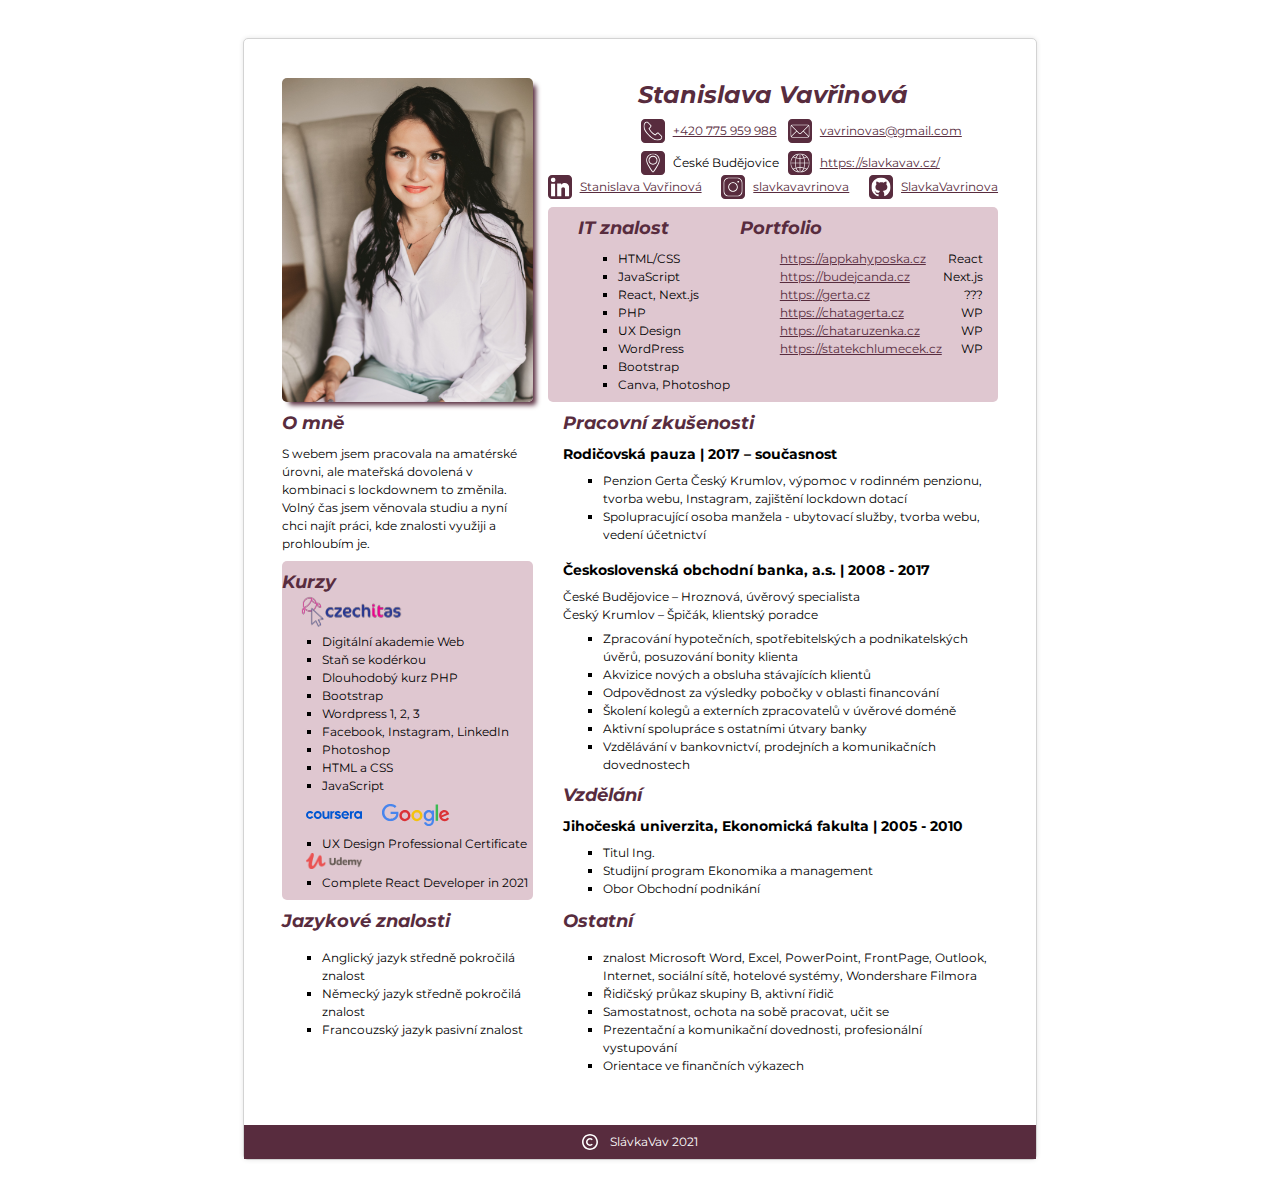
==== index.html @ 43525520 "img, important" ====
<!DOCTYPE html>
<html lang="cs">
  <head>
    <meta charset="UTF-8" />
    <meta http-equiv="X-UA-Compatible" content="IE=edge" />
    <meta name="viewport" content="width=device-width, initial-scale=1.0" />
    <title>Životopis Stanislava Vavřinová</title>

    <link rel="stylesheet" href="style.css" />
  </head>
  <div class="page">
    <header>
      <img
        class="foto"
        src="stanislavaVavrinova.jpg"
        alt="Stanislava Vavřinová"
      />
      <div class="headerRightSide">
        <h1>Stanislava Vavřinová</h1>

        <ul class="contactInformation">
          <li class="contact">
            <a href="tel:+420775959988">
              <img src="phone.svg" alt="Ikona telefon" />+420 775 959 988</a
            >
            <a href="malito:vavrinovas@gmail.com">
              <img src="email.svg" alt="Ikona email" /> vavrinovas@gmail.com</a
            >
          </li>

          <li class="address">
            <div>
              <img src="address.svg" alt="Ikona adresy" /> České Budějovice
            </div>

            <a href="https://slavkavav.cz/"
              ><img src="web.svg" alt="Logo web" />https://slavkavav.cz/</a
            >
          </li>

          <li class="socialNetworks">
            <a
              href="https://www.linkedin.com/in/stanislava-vav%C5%99inov%C3%A1-b325b6204/"
              ><img
                class="logoSocialNetworks"
                src="linkedin.svg"
                alt="Logo LinkedIn"
              />Stanislava Vavřinová</a
            >
            <a href="https://www.instagram.com/slavkavavrinova/"
              ><img
                class="logoSocialNetworks"
                src="instagram.svg"
                alt="Logo Instagram"
              />slavkavavrinova</a
            ><a href="https://github.com/SlavkaVavrinova"
              ><img
                class="logoSocialNetworks"
                src="github.svg"
                alt="Logo GitHub"
              />SlavkaVavrinova</a
            >
          </li>
        </ul>

        <div class="important">
          <section class="important__it">
            <h2>IT znalost</h2>
            <ul>
              <li>HTML/CSS</li>
              <li>JavaScript</li>
              <li>React, Next.js</li>
              <li>PHP</li>
              <li>UX Design</li>
              <li>WordPress</li>
              <li>Bootstrap</li>
              <li>Canva, Photoshop</li>
            </ul>
          </section>
          <section class="important__portfolio">
            <h2>Portfolio</h2>
            <ul>
              <li>
                <a href="https://appkahyposka.cz">https://appkahyposka.cz</a>
                React
              </li>
              <li>
                <a href="https://budejcanda.cz">https://budejcanda.cz </a>
                Next.js
              </li>
              <li><a href="https://gerta.cz">https://gerta.cz</a> ???</li>
              <li>
                <a href="https://chatagerta.cz">https://chatagerta.cz</a> WP
              </li>
              <li>
                <a href="https://chataruzenka.cz">https://chataruzenka.cz</a>
                WP
              </li>
              <li>
                <a href="https://statekchlumecek.cz"
                  >https://statekchlumecek.cz</a
                >
                WP
              </li>
            </ul>
          </section>
        </div>
      </div>
    </header>

    <body>
      <div class="container">
        <div class="leftSide">
          <section>
            <h2>O mně</h2>
            <p>
              S webem jsem pracovala na amatérské úrovni, ale mateřská dovolená
              v kombinaci s lockdownem to změnila. Volný čas jsem věnovala
              studiu a nyní chci najít práci, kde znalosti využiji a prohloubím
              je.
            </p>
          </section>

          <section class="courses">
            <h2>Kurzy</h2>
            <img
              class="logoCzechitas"
              src="logoCzechitas.svg"
              alt="Logo Czechitas"
            />
            <ul>
              <li>Digitální akademie Web</li>
              <li>Staň se kodérkou</li>
              <li>Dlouhodobý kurz PHP</li>
              <li>Bootstrap</li>
              <li>Wordpress 1, 2, 3</li>
              <li>Facebook, Instagram, LinkedIn</li>
              <li>Photoshop</li>
              <li>HTML a CSS</li>
              <li>JavaScript</li>
            </ul>
            <div class="google">
              <img
                class="logoCoursera"
                src="coursera.svg"
                alt="Logo Coursera"
              /><img class="logoGoogle" src="google.svg" alt="Logo Google" />
            </div>
            <ul>
              <li>UX Design Professional Certificate</li>
            </ul>

            <img class="logoUdemy" src="udemy-logo.png" alt="Logo Udemy" />
            <ul>
              <li>Complete React Developer in 2021</li>
            </ul>
          </section>
        </div>

        <div class="rightSide">
          <section class="work">
            <h2>Pracovní zkušenosti</h2>
            <h3>Rodičovská pauza | 2017 – současnost</h3>
            <ul>
              <li>
                Penzion Gerta Český Krumlov, výpomoc v rodinném penzionu, tvorba
                webu, Instagram, zajištění lockdown dotací
              </li>
              <li>
                Spolupracující osoba manžela - ubytovací služby, tvorba webu,
                vedení účetnictví
              </li>
            </ul>

            <h3 class="csob">
              Československá obchodní banka, a.s. | 2008 - 2017
            </h3>
            <p>České Budějovice – Hroznová, úvěrový specialista</p>
            <p>Český Krumlov – Špičák, klientský poradce</p>
            <ul>
              <li>
                Zpracování hypotečních, spotřebitelských a podnikatelských
                úvěrů, posuzování bonity klienta
              </li>
              <li>Akvizice nových a obsluha stávajících klientů</li>
              <li>Odpovědnost za výsledky pobočky v oblasti financování</li>
              <li>Školení kolegů a externích zpracovatelů v úvěrové doméně</li>
              <li>Aktivní spolupráce s ostatními útvary banky</li>
              <li>
                Vzdělávání v bankovnictví, prodejních a komunikačních
                dovednostech
              </li>
            </ul>
          </section>

          <section class="education">
            <h2>Vzdělání</h2>
            <h3>Jihočeská univerzita, Ekonomická fakulta | 2005 - 2010</h3>
            <ul>
              <li>Titul Ing.</li>
              <li>Studijní program Ekonomika a management</li>
              <li>Obor Obchodní podnikání</li>
            </ul>
          </section>
        </div>
      </div>

      <div class="container">
        <div class="leftSide">
          <section>
            <h2>Jazykové znalosti</h2>
            <ul>
              <li>Anglický jazyk středně pokročilá znalost</li>
              <li>Německý jazyk středně pokročilá znalost</li>
              <li>Francouzský jazyk pasivní znalost</li>
            </ul>
          </section>
        </div>
        <div class="rightSide">
          <section>
            <h2>Ostatní</h2>
            <ul>
              <li>
                znalost Microsoft Word, Excel, PowerPoint, FrontPage, Outlook,
                Internet, sociální sítě, hotelové systémy, Wondershare Filmora
              </li>
              <li>Řidičský průkaz skupiny B, aktivní řidič</li>
              <li>Samostatnost, ochota na sobě pracovat, učit se</li>
              <li>
                Prezentační a komunikační dovednosti, profesionální vystupování
              </li>
              <li>Orientace ve finančních výkazech</li>
            </ul>
          </section>
        </div>
      </div>
    </body>
    <footer>
      <img class="copyright" src="copyright.svg" alt="copyright" />SlávkaVav
      2021
    </footer>
  </div>
</html>
---- style.css ----
@import url('https://fonts.googleapis.com/css2?family=Montserrat:wght@300;400;700&display=swap');

* {
  box-sizing: border-box;
}

.page {
  width: 21cm;
  min-height: 29.7cm;
  padding: 1cm;
  margin: 1cm auto;
  border: 1px #d3d3d3 solid;
  border-radius: 5px;
  background: white;
  box-shadow: 0 0 5px rgba(0, 0, 0, 0.1);
  line-height: 1.5;
  font-size: 75%;
  font-family: 'Montserrat', sans-serif;
  position: relative;
}

header {
  display: flex;
  align-items: flex-end;
}

.foto {
  width: 35%;
  border-radius: 5px;
  box-shadow: 5px 5px 5px -2px #582c3e;
}

h1 {
  text-align: center;
  margin: 0;
  padding: 0;
  color: #582c3e;
  font-weight: 700;
  font-style: italic;
}

h2 {
  margin: 0;
  padding: 0.5rem 0;
  color: #582c3e;
  font-style: italic;
}

h3 {
  margin: 0.5em 0;
}

ul {
  list-style-type: square;
  margin: 0.5em 0 0 0;
  padding-top: 0;
}

p {
  margin: 0;
}

a {
  color: #582c3e;
}

a:hover,
a:focus {
  background-color: #582c3e;
  color: #ffffff;
}

.headerRightSide {
  width: 65%;
  padding-left: 15px;
}

.contactInformation {
  list-style-type: none;
  padding-left: 0;
}

.contact {
  display: flex;
  justify-content: center;
  text-align: center;
  padding-bottom: 0.5rem;
  padding-left: 30px;
}

.contact a,
.socialNetworks a,
.address div,
.address a {
  display: flex;
  align-items: center;
}

.contact a {
  width: 35%;
}
.socialNetworks {
  display: flex;
  justify-content: space-between;
  padding-bottom: 0.5rem;
}

.address {
  display: flex;
  justify-content: center;
  align-items: center;
  padding-left: 30px;
}

.address div,
.address a {
  width: 35%;
}

.headerRightSide img {
  width: 1.5rem;
  height: 1.5rem;
  margin-right: 0.5rem;
}

.important {
  display: flex;
  justify-content: space-between;
  background-color: #dfc7d0;
  padding: 0 15px 0.5rem 30px;
  border-radius: 5px;
}

.important__it {
  width: 40%;
}

.important__portfolio {
  width: 60%;
}

.important__portfolio li {
  display: flex;
  justify-content: space-between;
}

.important ul {
  list-style-type: square;
  margin: 0;
}

.container {
  display: flex;
  flex-direction: row;
}

.leftSide {
  width: 35%;
}

.rightSide {
  width: 65%;
  padding-left: 30px;
}

.courses {
  background-color: #dfc7d0;
  margin-top: 0.5rem;
  padding-bottom: 0.5rem;
  border-radius: 5px;
}

.courses h2 {
  padding-bottom: 0;
}

.courses ul {
  margin-top: 0;
}

.logoCzechitas {
  height: 2rem;
  margin-left: 1rem;
}
.google {
  display: flex;
  align-items: center;
  margin: 0.5rem 0;
}

.logoCoursera {
  height: 0.5rem;
  margin: 0 1rem 0 1.5rem;
}

.logoGoogle {
  height: 1.5rem;
}

.logoUdemy {
  height: 1rem;
  margin-left: 1.5rem;
}

.work h2,
.education h2 {
  padding-bottom: 0;
}

.csob {
  margin-top: 1rem;
}

footer {
  width: 100%;
  text-align: center;
  background-color: #582c3e;
  color: #ffffff;
  position: absolute;
  bottom: 0;
  right: 0;
  padding: 0.5rem;
  display: flex;
  align-items: center;
  justify-content: center;
}

.copyright {
  height: 1rem;
  padding-right: 1em;
}

@page {
  size: A4;
  margin: 0;
}

@media print {
  .page {
    margin: 0;
    border: initial;
    border-radius: initial;
    width: initial;
    min-height: initial;
    box-shadow: initial;
    page-break-after: always;
  }

  footer {
    display: none;
  }
}
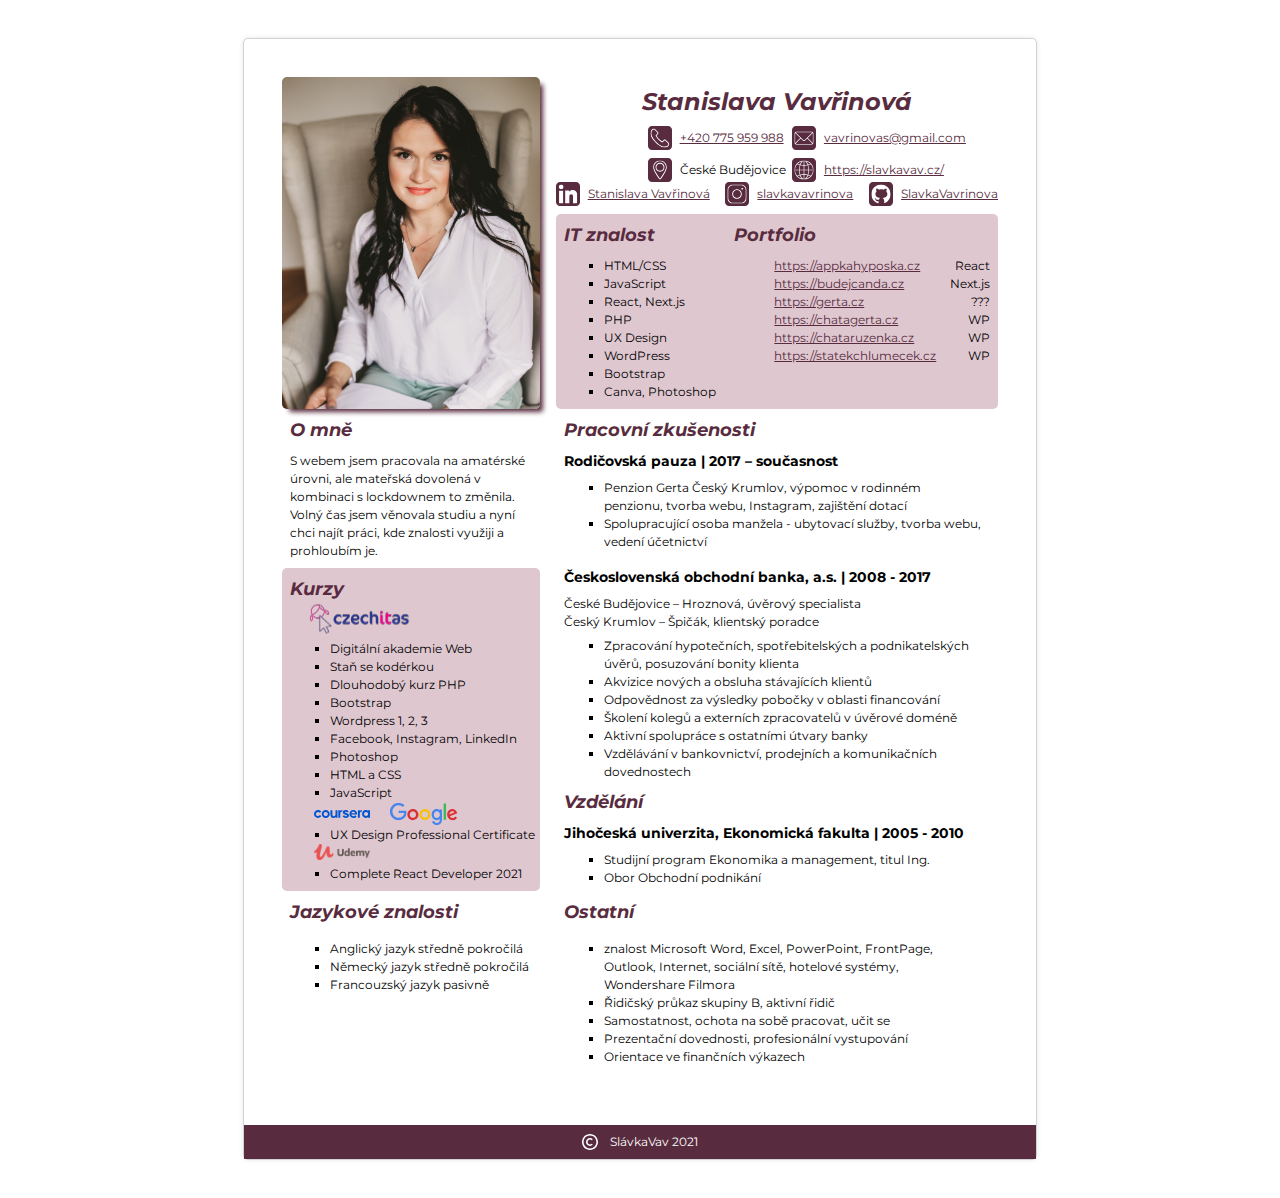
==== commit 9967a4ab: "print" ====
--- a/index.html
+++ b/index.html
@@ -8,236 +8,242 @@
 
     <link rel="stylesheet" href="style.css" />
   </head>
+  <div class="pageMargin"></div>
   <div class="page">
-    <header>
-      <img
-        class="foto"
-        src="stanislavaVavrinova.jpg"
-        alt="Stanislava Vavřinová"
-      />
-      <div class="headerRightSide">
-        <h1>Stanislava Vavřinová</h1>
-
-        <ul class="contactInformation">
-          <li class="contact">
-            <a href="tel:+420775959988">
-              <img src="phone.svg" alt="Ikona telefon" />+420 775 959 988</a
-            >
-            <a href="malito:vavrinovas@gmail.com">
-              <img src="email.svg" alt="Ikona email" /> vavrinovas@gmail.com</a
-            >
-          </li>
-
-          <li class="address">
-            <div>
-              <img src="address.svg" alt="Ikona adresy" /> České Budějovice
-            </div>
-
-            <a href="https://slavkavav.cz/"
-              ><img src="web.svg" alt="Logo web" />https://slavkavav.cz/</a
-            >
-          </li>
-
-          <li class="socialNetworks">
-            <a
-              href="https://www.linkedin.com/in/stanislava-vav%C5%99inov%C3%A1-b325b6204/"
-              ><img
-                class="logoSocialNetworks"
-                src="linkedin.svg"
-                alt="Logo LinkedIn"
-              />Stanislava Vavřinová</a
-            >
-            <a href="https://www.instagram.com/slavkavavrinova/"
-              ><img
-                class="logoSocialNetworks"
-                src="instagram.svg"
-                alt="Logo Instagram"
-              />slavkavavrinova</a
-            ><a href="https://github.com/SlavkaVavrinova"
-              ><img
-                class="logoSocialNetworks"
-                src="github.svg"
-                alt="Logo GitHub"
-              />SlavkaVavrinova</a
-            >
-          </li>
-        </ul>
-
-        <div class="important">
-          <section class="important__it">
-            <h2>IT znalost</h2>
-            <ul>
-              <li>HTML/CSS</li>
-              <li>JavaScript</li>
-              <li>React, Next.js</li>
-              <li>PHP</li>
-              <li>UX Design</li>
-              <li>WordPress</li>
-              <li>Bootstrap</li>
-              <li>Canva, Photoshop</li>
-            </ul>
-          </section>
-          <section class="important__portfolio">
-            <h2>Portfolio</h2>
-            <ul>
-              <li>
-                <a href="https://appkahyposka.cz">https://appkahyposka.cz</a>
-                React
-              </li>
-              <li>
-                <a href="https://budejcanda.cz">https://budejcanda.cz </a>
-                Next.js
-              </li>
-              <li><a href="https://gerta.cz">https://gerta.cz</a> ???</li>
-              <li>
-                <a href="https://chatagerta.cz">https://chatagerta.cz</a> WP
-              </li>
-              <li>
-                <a href="https://chataruzenka.cz">https://chataruzenka.cz</a>
-                WP
-              </li>
-              <li>
-                <a href="https://statekchlumecek.cz"
-                  >https://statekchlumecek.cz</a
-                >
-                WP
-              </li>
-            </ul>
-          </section>
+ 
+      <header>
+        <img
+          class="foto"
+          src="stanislavaVavrinova.jpg"
+          alt="Stanislava Vavřinová"
+        />
+        <div class="headerRightSide">
+          <h1>Stanislava Vavřinová</h1>
+
+          <ul class="contactInformation">
+            <li class="contact">
+              <a href="tel:+420775959988">
+                <img src="phone.svg" alt="Ikona telefon" />+420 775 959 988</a
+              >
+              <a href="malito:vavrinovas@gmail.com">
+                <img src="email.svg" alt="Ikona email" />
+                vavrinovas@gmail.com</a
+              >
+            </li>
+
+            <li class="address">
+              <div>
+                <img src="address.svg" alt="Ikona adresy" /> České Budějovice
+              </div>
+
+              <a href="https://slavkavav.cz/"
+                ><img src="web.svg" alt="Logo web" />https://slavkavav.cz/</a
+              >
+            </li>
+
+            <li class="socialNetworks">
+              <a
+                href="https://www.linkedin.com/in/stanislava-vav%C5%99inov%C3%A1-b325b6204/"
+                ><img
+                  class="logoSocialNetworks"
+                  src="linkedin.svg"
+                  alt="Logo LinkedIn"
+                />Stanislava Vavřinová</a
+              >
+              <a href="https://www.instagram.com/slavkavavrinova/"
+                ><img
+                  class="logoSocialNetworks"
+                  src="instagram.svg"
+                  alt="Logo Instagram"
+                />slavkavavrinova</a
+              ><a href="https://github.com/SlavkaVavrinova"
+                ><img
+                  class="logoSocialNetworks"
+                  src="github.svg"
+                  alt="Logo GitHub"
+                />SlavkaVavrinova</a
+              >
+            </li>
+          </ul>
+
+          <div class="important">
+            <section class="important__it">
+              <h2>IT znalost</h2>
+              <ul>
+                <li>HTML/CSS</li>
+                <li>JavaScript</li>
+                <li>React, Next.js</li>
+                <li>PHP</li>
+                <li>UX Design</li>
+                <li>WordPress</li>
+                <li>Bootstrap</li>
+                <li>Canva, Photoshop</li>
+              </ul>
+            </section>
+            <section class="important__portfolio">
+              <h2>Portfolio</h2>
+              <ul>
+                <li>
+                  <a href="https://appkahyposka.cz">https://appkahyposka.cz</a>
+                  React
+                </li>
+                <li>
+                  <a href="https://budejcanda.cz">https://budejcanda.cz </a>
+                  Next.js
+                </li>
+                <li><a href="https://gerta.cz">https://gerta.cz</a> ???</li>
+                <li>
+                  <a href="https://chatagerta.cz">https://chatagerta.cz</a> WP
+                </li>
+                <li>
+                  <a href="https://chataruzenka.cz">https://chataruzenka.cz</a>
+                  WP
+                </li>
+                <li>
+                  <a href="https://statekchlumecek.cz"
+                    >https://statekchlumecek.cz</a
+                  >
+                  WP
+                </li>
+              </ul>
+            </section>
+          </div>
         </div>
-      </div>
-    </header>
-
-    <body>
-      <div class="container">
-        <div class="leftSide">
-          <section>
-            <h2>O mně</h2>
-            <p>
-              S webem jsem pracovala na amatérské úrovni, ale mateřská dovolená
-              v kombinaci s lockdownem to změnila. Volný čas jsem věnovala
-              studiu a nyní chci najít práci, kde znalosti využiji a prohloubím
-              je.
-            </p>
-          </section>
-
-          <section class="courses">
-            <h2>Kurzy</h2>
-            <img
-              class="logoCzechitas"
-              src="logoCzechitas.svg"
-              alt="Logo Czechitas"
-            />
-            <ul>
-              <li>Digitální akademie Web</li>
-              <li>Staň se kodérkou</li>
-              <li>Dlouhodobý kurz PHP</li>
-              <li>Bootstrap</li>
-              <li>Wordpress 1, 2, 3</li>
-              <li>Facebook, Instagram, LinkedIn</li>
-              <li>Photoshop</li>
-              <li>HTML a CSS</li>
-              <li>JavaScript</li>
-            </ul>
-            <div class="google">
+      </header>
+
+      <body>
+        <div class="container">
+          <div class="leftSide">
+            <section class="aboutMe">
+              <h2>O mně</h2>
+              <p>
+                S webem jsem pracovala na amatérské úrovni, ale mateřská
+                dovolená v kombinaci s lockdownem to změnila. Volný čas jsem
+                věnovala studiu a nyní chci najít práci, kde znalosti využiji a
+                prohloubím je.
+              </p>
+            </section>
+
+            <section class="courses">
+              <h2>Kurzy</h2>
               <img
-                class="logoCoursera"
-                src="coursera.svg"
-                alt="Logo Coursera"
-              /><img class="logoGoogle" src="google.svg" alt="Logo Google" />
-            </div>
-            <ul>
-              <li>UX Design Professional Certificate</li>
-            </ul>
-
-            <img class="logoUdemy" src="udemy-logo.png" alt="Logo Udemy" />
-            <ul>
-              <li>Complete React Developer in 2021</li>
-            </ul>
-          </section>
+                class="logoCzechitas"
+                src="logoCzechitas.svg"
+                alt="Logo Czechitas"
+              />
+              <ul>
+                <li>Digitální akademie Web</li>
+                <li>Staň se kodérkou</li>
+                <li>Dlouhodobý kurz PHP</li>
+                <li>Bootstrap</li>
+                <li>Wordpress 1, 2, 3</li>
+                <li>Facebook, Instagram, LinkedIn</li>
+                <li>Photoshop</li>
+                <li>HTML a CSS</li>
+                <li>JavaScript</li>
+              </ul>
+              <div class="google">
+                <img
+                  class="logoCoursera"
+                  src="coursera.svg"
+                  alt="Logo Coursera"
+                /><img class="logoGoogle" src="google.svg" alt="Logo Google" />
+              </div>
+              <ul>
+                <li>UX Design Professional Certificate</li>
+              </ul>
+
+              <img class="logoUdemy" src="udemy-logo.png" alt="Logo Udemy" />
+              <ul>
+                <li>Complete React Developer 2021</li>
+              </ul>
+            </section>
+          </div>
+
+          <div class="rightSide">
+            <section class="work">
+              <h2>Pracovní zkušenosti</h2>
+              <h3>Rodičovská pauza | 2017 – současnost</h3>
+              <ul>
+                <li>
+                  Penzion Gerta Český Krumlov, výpomoc v rodinném penzionu,
+                  tvorba webu, Instagram, zajištění dotací
+                </li>
+                <li>
+                  Spolupracující osoba manžela - ubytovací služby, tvorba webu,
+                  vedení účetnictví
+                </li>
+              </ul>
+
+              <h3 class="csob">
+                Československá obchodní banka, a.s. | 2008 - 2017
+              </h3>
+              <p>České Budějovice – Hroznová, úvěrový specialista</p>
+              <p>Český Krumlov – Špičák, klientský poradce</p>
+              <ul>
+                <li>
+                  Zpracování hypotečních, spotřebitelských a podnikatelských
+                  úvěrů, posuzování bonity klienta
+                </li>
+                <li>Akvizice nových a obsluha stávajících klientů</li>
+                <li>Odpovědnost za výsledky pobočky v oblasti financování</li>
+                <li>
+                  Školení kolegů a externích zpracovatelů v úvěrové doméně
+                </li>
+                <li>Aktivní spolupráce s ostatními útvary banky</li>
+                <li>
+                  Vzdělávání v bankovnictví, prodejních a komunikačních
+                  dovednostech
+                </li>
+              </ul>
+            </section>
+
+            <section class="education">
+              <h2>Vzdělání</h2>
+              <h3>Jihočeská univerzita, Ekonomická fakulta | 2005 - 2010</h3>
+              <ul>
+                <li>Studijní program Ekonomika a management, titul Ing.</li>
+                <li>Obor Obchodní podnikání</li>
+              </ul>
+            </section>
+          </div>
         </div>
 
-        <div class="rightSide">
-          <section class="work">
-            <h2>Pracovní zkušenosti</h2>
-            <h3>Rodičovská pauza | 2017 – současnost</h3>
-            <ul>
-              <li>
-                Penzion Gerta Český Krumlov, výpomoc v rodinném penzionu, tvorba
-                webu, Instagram, zajištění lockdown dotací
-              </li>
-              <li>
-                Spolupracující osoba manžela - ubytovací služby, tvorba webu,
-                vedení účetnictví
-              </li>
-            </ul>
-
-            <h3 class="csob">
-              Československá obchodní banka, a.s. | 2008 - 2017
-            </h3>
-            <p>České Budějovice – Hroznová, úvěrový specialista</p>
-            <p>Český Krumlov – Špičák, klientský poradce</p>
-            <ul>
-              <li>
-                Zpracování hypotečních, spotřebitelských a podnikatelských
-                úvěrů, posuzování bonity klienta
-              </li>
-              <li>Akvizice nových a obsluha stávajících klientů</li>
-              <li>Odpovědnost za výsledky pobočky v oblasti financování</li>
-              <li>Školení kolegů a externích zpracovatelů v úvěrové doméně</li>
-              <li>Aktivní spolupráce s ostatními útvary banky</li>
-              <li>
-                Vzdělávání v bankovnictví, prodejních a komunikačních
-                dovednostech
-              </li>
-            </ul>
-          </section>
-
-          <section class="education">
-            <h2>Vzdělání</h2>
-            <h3>Jihočeská univerzita, Ekonomická fakulta | 2005 - 2010</h3>
-            <ul>
-              <li>Titul Ing.</li>
-              <li>Studijní program Ekonomika a management</li>
-              <li>Obor Obchodní podnikání</li>
-            </ul>
-          </section>
+        <div class="container">
+          <div class="leftSide">
+            <section class="languages">
+              <h2>Jazykové znalosti</h2>
+              <ul>
+                <li>Anglický jazyk středně pokročilá </li>
+                <li>Německý jazyk středně pokročilá </li>
+                <li>Francouzský jazyk pasivně</li>
+              </ul>
+            </section>
+          </div>
+          <div class="rightSide">
+            <section>
+              <h2>Ostatní</h2>
+              <ul>
+                <li>
+                  znalost Microsoft Word, Excel, PowerPoint, FrontPage, Outlook,
+                  Internet, sociální sítě, hotelové systémy, Wondershare Filmora
+                </li>
+                <li>Řidičský průkaz skupiny B, aktivní řidič</li>
+                <li>Samostatnost, ochota na sobě pracovat, učit se</li>
+                <li>
+                  Prezentační dovednosti, profesionální
+                  vystupování
+                </li>
+                <li>Orientace ve finančních výkazech</li>
+              </ul>
+            </section>
+          </div>
         </div>
-      </div>
-
-      <div class="container">
-        <div class="leftSide">
-          <section>
-            <h2>Jazykové znalosti</h2>
-            <ul>
-              <li>Anglický jazyk středně pokročilá znalost</li>
-              <li>Německý jazyk středně pokročilá znalost</li>
-              <li>Francouzský jazyk pasivní znalost</li>
-            </ul>
-          </section>
-        </div>
-        <div class="rightSide">
-          <section>
-            <h2>Ostatní</h2>
-            <ul>
-              <li>
-                znalost Microsoft Word, Excel, PowerPoint, FrontPage, Outlook,
-                Internet, sociální sítě, hotelové systémy, Wondershare Filmora
-              </li>
-              <li>Řidičský průkaz skupiny B, aktivní řidič</li>
-              <li>Samostatnost, ochota na sobě pracovat, učit se</li>
-              <li>
-                Prezentační a komunikační dovednosti, profesionální vystupování
-              </li>
-              <li>Orientace ve finančních výkazech</li>
-            </ul>
-          </section>
-        </div>
-      </div>
-    </body>
-    <footer>
-      <img class="copyright" src="copyright.svg" alt="copyright" />SlávkaVav
-      2021
-    </footer>
+      </body>
+      <footer>
+        <img class="copyright" src="copyright.svg" alt="copyright" />SlávkaVav
+        2021
+      </footer>
+    </div>
   </div>
 </html>
--- a/style.css
+++ b/style.css
@@ -25,7 +25,7 @@
 }
 
 .foto {
-  width: 35%;
+  width: 36%;
   border-radius: 5px;
   box-shadow: 5px 5px 5px -2px #582c3e;
 }
@@ -71,8 +71,8 @@
 }
 
 .headerRightSide {
-  width: 65%;
-  padding-left: 15px;
+  width: 64%;
+  padding-left: 1rem;
 }
 
 .contactInformation {
@@ -127,7 +127,7 @@
   display: flex;
   justify-content: space-between;
   background-color: #dfc7d0;
-  padding: 0 15px 0.5rem 30px;
+  padding: 0 0.5rem 0.5rem 0.5rem;
   border-radius: 5px;
 }
 
@@ -155,17 +155,23 @@
 }
 
 .leftSide {
-  width: 35%;
+  width: 36%;
+}
+
+.languages,
+.aboutMe {
+  padding-left: 0.5rem;
 }
 
 .rightSide {
-  width: 65%;
-  padding-left: 30px;
+  width: 64%;
+  padding: 0 1rem 0 1.5rem;
 }
 
 .courses {
   background-color: #dfc7d0;
   margin-top: 0.5rem;
+  padding-left: 0.5rem;
   padding-bottom: 0.5rem;
   border-radius: 5px;
 }
@@ -185,7 +191,6 @@
 .google {
   display: flex;
   align-items: center;
-  margin: 0.5rem 0;
 }
 
 .logoCoursera {
@@ -246,6 +251,12 @@
     page-break-after: always;
   }
 
+  .courses,
+  .important {
+    border: 0.5px solid #582c3e;
+    box-shadow: 5px 5px 5px -2px #582c3e;
+  }
+
   footer {
     display: none;
   }
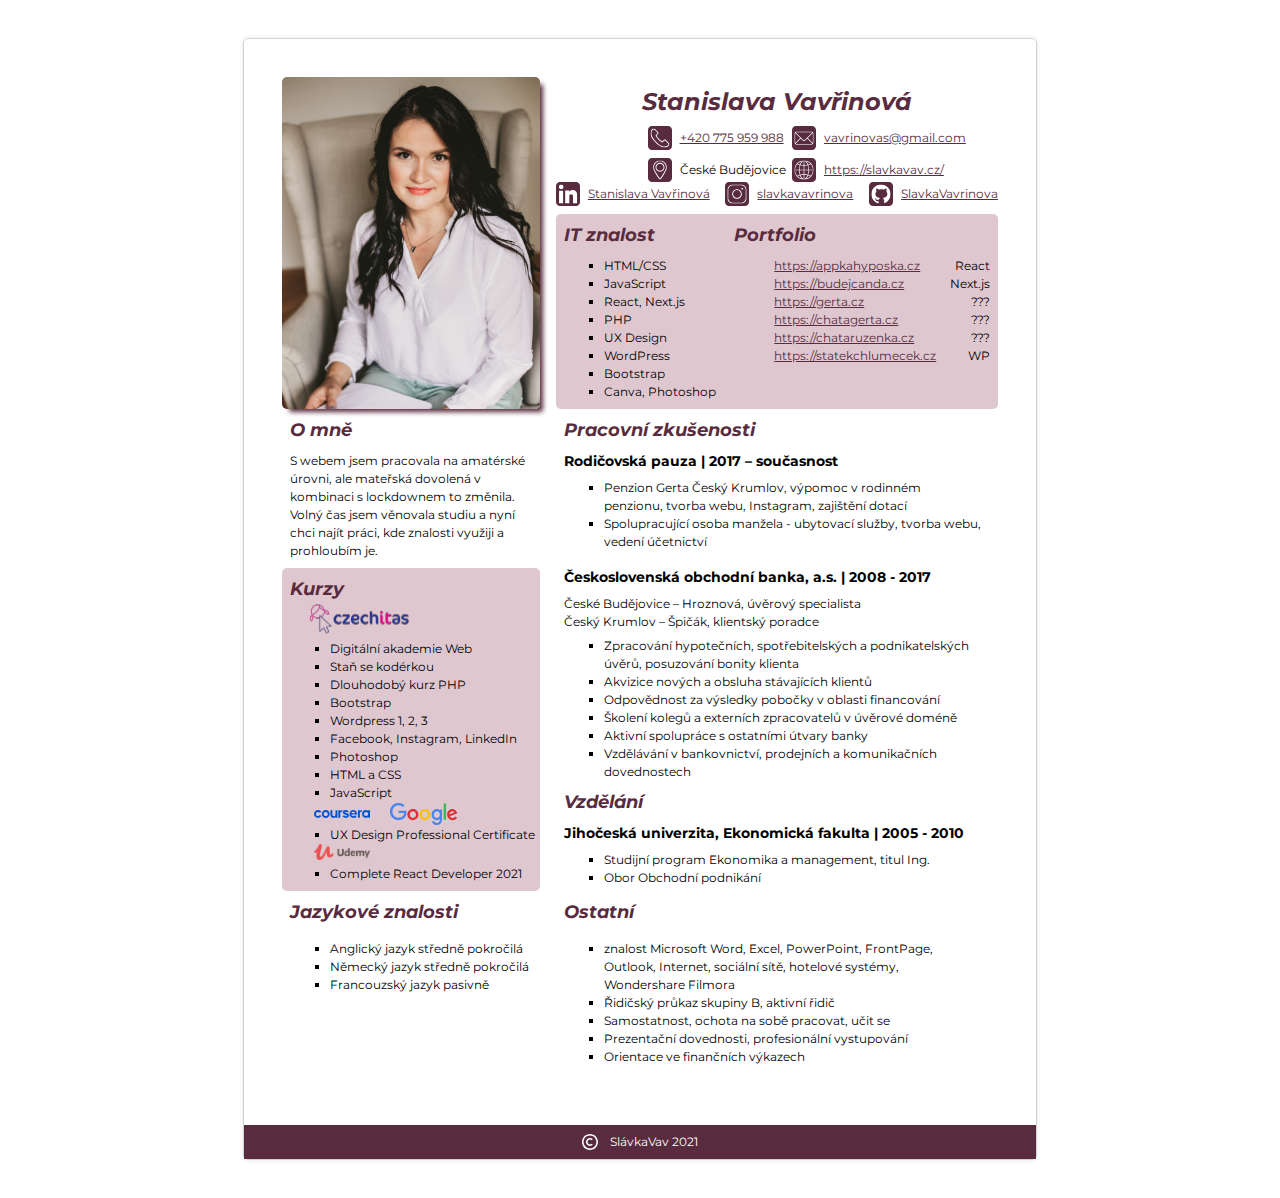
==== commit 96bbc993: "mobile" ====
--- a/index.html
+++ b/index.html
@@ -8,7 +8,7 @@
 
     <link rel="stylesheet" href="style.css" />
   </head>
-  <div class="pageMargin"></div>
+
   <div class="page">
  
       <header>
@@ -93,11 +93,11 @@
                 </li>
                 <li><a href="https://gerta.cz">https://gerta.cz</a> ???</li>
                 <li>
-                  <a href="https://chatagerta.cz">https://chatagerta.cz</a> WP
+                  <a href="https://chatagerta.cz">https://chatagerta.cz</a> ???
                 </li>
                 <li>
                   <a href="https://chataruzenka.cz">https://chataruzenka.cz</a>
-                  WP
+                  ???
                 </li>
                 <li>
                   <a href="https://statekchlumecek.cz"
--- a/style.css
+++ b/style.css
@@ -1,18 +1,17 @@
 @import url('https://fonts.googleapis.com/css2?family=Montserrat:wght@300;400;700&display=swap');
 
-* {
+html {
   box-sizing: border-box;
 }
+*,
+::after,
+::before {
+  box-sizing: inherit;
+}
 
 .page {
-  width: 21cm;
-  min-height: 29.7cm;
-  padding: 1cm;
-  margin: 1cm auto;
-  border: 1px #d3d3d3 solid;
-  border-radius: 5px;
+  width: 100vw;
   background: white;
-  box-shadow: 0 0 5px rgba(0, 0, 0, 0.1);
   line-height: 1.5;
   font-size: 75%;
   font-family: 'Montserrat', sans-serif;
@@ -21,22 +20,28 @@
 
 header {
   display: flex;
-  align-items: flex-end;
+  flex-direction: column;
+  align-items: center;
+  position: relative;
 }
 
 .foto {
-  width: 36%;
+  width: 60vw;
+  margin: 2.5rem 20vw 1rem 20vw;
   border-radius: 5px;
   box-shadow: 5px 5px 5px -2px #582c3e;
 }
 
 h1 {
+  position: absolute;
   text-align: center;
   margin: 0;
   padding: 0;
   color: #582c3e;
   font-weight: 700;
   font-style: italic;
+  width: 100vw;
+  top: 0;
 }
 
 h2 {
@@ -62,16 +67,18 @@
 
 a {
   color: #582c3e;
+  cursor: pointer;
 }
 
 a:hover,
 a:focus {
   background-color: #582c3e;
   color: #ffffff;
+  border-radius: 5px;
 }
 
 .headerRightSide {
-  width: 64%;
+  width: 100wv;
   padding-left: 1rem;
 }
 
@@ -96,9 +103,6 @@
   align-items: center;
 }
 
-.contact a {
-  width: 35%;
-}
 .socialNetworks {
   display: flex;
   justify-content: space-between;
@@ -110,11 +114,6 @@
   justify-content: center;
   align-items: center;
   padding-left: 30px;
-}
-
-.address div,
-.address a {
-  width: 35%;
 }
 
 .headerRightSide img {
@@ -124,19 +123,11 @@
 }
 
 .important {
-  display: flex;
-  justify-content: space-between;
+  width: 100%;
+  padding: 0 0.5rem 0.5rem 1rem;
+  margin-left: 0rem;
   background-color: #dfc7d0;
-  padding: 0 0.5rem 0.5rem 0.5rem;
   border-radius: 5px;
-}
-
-.important__it {
-  width: 40%;
-}
-
-.important__portfolio {
-  width: 60%;
 }
 
 .important__portfolio li {
@@ -151,27 +142,28 @@
 
 .container {
   display: flex;
-  flex-direction: row;
+  flex-direction: column;
 }
 
 .leftSide {
-  width: 36%;
+  width: 100%;
+  padding-left: 1rem;
 }
 
 .languages,
 .aboutMe {
-  padding-left: 0.5rem;
+  padding-left: 1rem;
 }
 
 .rightSide {
-  width: 64%;
-  padding: 0 1rem 0 1.5rem;
+  width: 100%;
+  padding: 0 1rem 0 2rem;
 }
 
 .courses {
   background-color: #dfc7d0;
   margin-top: 0.5rem;
-  padding-left: 0.5rem;
+  padding-left: 1rem;
   padding-bottom: 0.5rem;
   border-radius: 5px;
 }
@@ -235,6 +227,84 @@
   padding-right: 1em;
 }
 
+@media (min-width: 500px) {
+  .page {
+    width: 21cm;
+    min-height: 29.7cm;
+    padding: 1cm;
+    margin: 1cm auto;
+    border: 1px #d3d3d3 solid;
+    border-radius: 5px;
+    box-shadow: 0 0 5px rgba(0, 0, 0, 0.1);
+  }
+
+  h1 {
+    position: static;
+    width: 100%;
+  }
+
+  header {
+    flex-direction: row;
+    align-items: flex-end;
+  }
+
+  .foto {
+    width: 36%;
+    margin: 0;
+  }
+
+  .headerRightSide {
+    width: 64%;
+  }
+
+  .contact a {
+    width: 35%;
+  }
+
+  .address div,
+  .address a {
+    width: 35%;
+  }
+
+  .important {
+    display: flex;
+    justify-content: space-between;
+    padding: 0 0.5rem 0.5rem 0.5rem;
+
+    margin: 0;
+  }
+
+  .important__it {
+    width: 40%;
+  }
+
+  .important__portfolio {
+    width: 60%;
+  }
+
+  .container {
+    flex-direction: row;
+  }
+
+  .leftSide {
+    width: 36%;
+    padding-left: 0rem;
+  }
+
+  .rightSide {
+    width: 64%;
+    padding: 0 1rem 0 1.5rem;
+  }
+
+  .courses {
+    padding-left: 0.5rem;
+  }
+  .languages,
+  .aboutMe {
+    padding-left: 0.5rem;
+  }
+}
+
 @page {
   size: A4;
   margin: 0;
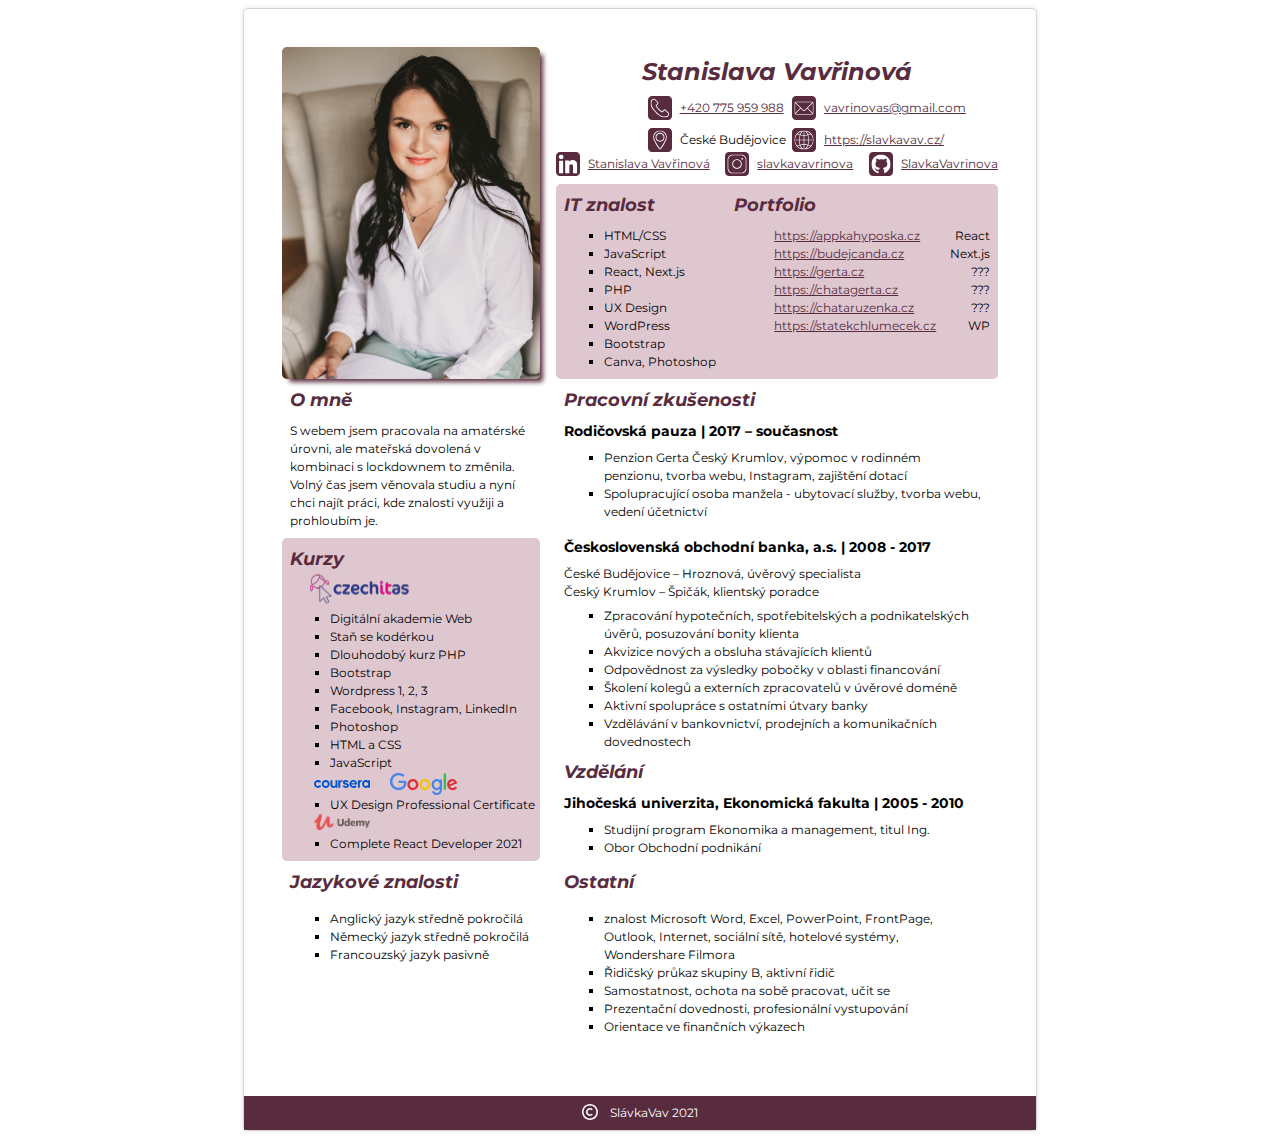
==== commit c664e611: "correction after review" ====
--- a/index.html
+++ b/index.html
@@ -5,245 +5,260 @@
     <meta http-equiv="X-UA-Compatible" content="IE=edge" />
     <meta name="viewport" content="width=device-width, initial-scale=1.0" />
     <title>Životopis Stanislava Vavřinová</title>
-
+    <link rel="preconnect" href="https://fonts.googleapis.com" />
+    <link rel="preconnect" href="https://fonts.gstatic.com" crossorigin />
+    <link
+      href="https://fonts.googleapis.com/css2?family=Montserrat:ital,wght@0,400;0,700;1,400&display=swap"
+      rel="stylesheet"
+    />
     <link rel="stylesheet" href="style.css" />
   </head>
 
   <div class="page">
- 
-      <header>
-        <img
-          class="foto"
-          src="stanislavaVavrinova.jpg"
-          alt="Stanislava Vavřinová"
-        />
-        <div class="headerRightSide">
-          <h1>Stanislava Vavřinová</h1>
-
-          <ul class="contactInformation">
-            <li class="contact">
-              <a href="tel:+420775959988">
-                <img src="phone.svg" alt="Ikona telefon" />+420 775 959 988</a
-              >
-              <a href="malito:vavrinovas@gmail.com">
-                <img src="email.svg" alt="Ikona email" />
-                vavrinovas@gmail.com</a
-              >
-            </li>
-
-            <li class="address">
-              <div>
-                <img src="address.svg" alt="Ikona adresy" /> České Budějovice
-              </div>
-
-              <a href="https://slavkavav.cz/"
-                ><img src="web.svg" alt="Logo web" />https://slavkavav.cz/</a
-              >
-            </li>
-
-            <li class="socialNetworks">
-              <a
-                href="https://www.linkedin.com/in/stanislava-vav%C5%99inov%C3%A1-b325b6204/"
-                ><img
-                  class="logoSocialNetworks"
-                  src="linkedin.svg"
-                  alt="Logo LinkedIn"
-                />Stanislava Vavřinová</a
-              >
-              <a href="https://www.instagram.com/slavkavavrinova/"
-                ><img
-                  class="logoSocialNetworks"
-                  src="instagram.svg"
-                  alt="Logo Instagram"
-                />slavkavavrinova</a
-              ><a href="https://github.com/SlavkaVavrinova"
-                ><img
-                  class="logoSocialNetworks"
-                  src="github.svg"
-                  alt="Logo GitHub"
-                />SlavkaVavrinova</a
-              >
-            </li>
-          </ul>
-
-          <div class="important">
-            <section class="important__it">
-              <h2>IT znalost</h2>
-              <ul>
-                <li>HTML/CSS</li>
-                <li>JavaScript</li>
-                <li>React, Next.js</li>
-                <li>PHP</li>
-                <li>UX Design</li>
-                <li>WordPress</li>
-                <li>Bootstrap</li>
-                <li>Canva, Photoshop</li>
-              </ul>
-            </section>
-            <section class="important__portfolio">
-              <h2>Portfolio</h2>
-              <ul>
-                <li>
-                  <a href="https://appkahyposka.cz">https://appkahyposka.cz</a>
-                  React
-                </li>
-                <li>
-                  <a href="https://budejcanda.cz">https://budejcanda.cz </a>
-                  Next.js
-                </li>
-                <li><a href="https://gerta.cz">https://gerta.cz</a> ???</li>
-                <li>
-                  <a href="https://chatagerta.cz">https://chatagerta.cz</a> ???
-                </li>
-                <li>
-                  <a href="https://chataruzenka.cz">https://chataruzenka.cz</a>
-                  ???
-                </li>
-                <li>
-                  <a href="https://statekchlumecek.cz"
-                    >https://statekchlumecek.cz</a
-                  >
-                  WP
-                </li>
-              </ul>
-            </section>
-          </div>
-        </div>
-      </header>
-
-      <body>
-        <div class="container">
-          <div class="leftSide">
-            <section class="aboutMe">
-              <h2>O mně</h2>
-              <p>
-                S webem jsem pracovala na amatérské úrovni, ale mateřská
-                dovolená v kombinaci s lockdownem to změnila. Volný čas jsem
-                věnovala studiu a nyní chci najít práci, kde znalosti využiji a
-                prohloubím je.
-              </p>
-            </section>
-
-            <section class="courses">
-              <h2>Kurzy</h2>
+    <header>
+      <img
+        class="foto"
+        src="src/stanislavaVavrinova.jpg"
+        alt="Stanislava Vavřinová"
+      />
+      <div class="header__rightSide">
+        <h1>Stanislava Vavřinová</h1>
+
+        <ul class="contact">
+          <li class="contact__phoneEmail">
+            <a href="tel:+420775959988">
+              <img src="src/phone.svg" alt="Ikona telefon" />+420 775 959 988</a
+            >
+            <a href="malito:vavrinovas@gmail.com">
+              <img src="src/email.svg" alt="Ikona email" />
+              vavrinovas@gmail.com</a
+            >
+          </li>
+
+          <li class="contact__address">
+            <div>
+              <img src="src/address.svg" alt="Ikona adresy" /> České Budějovice
+            </div>
+
+            <a href="https://slavkavav.cz/"
+              ><img src="src/web.svg" alt="Logo web" />https://slavkavav.cz/</a
+            >
+          </li>
+
+          <li class="contact__socialNetworks">
+            <a
+              href="https://www.linkedin.com/in/stanislava-vav%C5%99inov%C3%A1-b325b6204/"
+              target="_blanc"
+              ><img
+                class="logoSocialNetworks"
+                src="src/linkedin.svg"
+                alt="Logo LinkedIn"
+              />Stanislava Vavřinová</a
+            >
+            <a href="https://www.instagram.com/slavkavavrinova/" target="_blanc"
+              ><img
+                class="logoSocialNetworks"
+                src="src/instagram.svg"
+                alt="Logo Instagram"
+              />slavkavavrinova</a
+            ><a href="https://github.com/SlavkaVavrinova" target="_blanc"
+              ><img
+                class="logoSocialNetworks"
+                src="src/github.svg"
+                alt="Logo GitHub"
+              />SlavkaVavrinova</a
+            >
+          </li>
+        </ul>
+
+        <div class="important">
+          <section class="important__it">
+            <h2>IT znalost</h2>
+            <ul>
+              <li>HTML/CSS</li>
+              <li>JavaScript</li>
+              <li>React, Next.js</li>
+              <li>PHP</li>
+              <li>UX Design</li>
+              <li>WordPress</li>
+              <li>Bootstrap</li>
+              <li>Canva, Photoshop</li>
+            </ul>
+          </section>
+          <section class="important__portfolio">
+            <h2>Portfolio</h2>
+            <ul>
+              <li>
+                <a href="https://appkahyposka.cz" target="_blanc"
+                  >https://appkahyposka.cz</a
+                >
+                React
+              </li>
+              <li>
+                <a href="https://budejcanda.cz" target="_blanc"
+                  >https://budejcanda.cz
+                </a>
+                Next.js
+              </li>
+              <li>
+                <a href="https://gerta.cz" target="_blanc">https://gerta.cz</a>
+                ???
+              </li>
+              <li>
+                <a href="https://chatagerta.cz" target="_blanc"
+                  >https://chatagerta.cz</a
+                >
+                ???
+              </li>
+              <li>
+                <a href="https://chataruzenka.cz" target="_blanc"
+                  >https://chataruzenka.cz</a
+                >
+                ???
+              </li>
+              <li>
+                <a href="https://statekchlumecek.cz" target="_blanc"
+                  >https://statekchlumecek.cz</a
+                >
+                WP
+              </li>
+            </ul>
+          </section>
+        </div>
+      </div>
+    </header>
+
+    <body>
+      <div class="container">
+        <div class="container__leftSide">
+          <section class="aboutMe">
+            <h2>O mně</h2>
+            <p>
+              S webem jsem pracovala na amatérské úrovni, ale mateřská dovolená
+              v kombinaci s lockdownem to změnila. Volný čas jsem věnovala
+              studiu a nyní chci najít práci, kde znalosti využiji a prohloubím
+              je.
+            </p>
+          </section>
+
+          <section class="courses">
+            <h2>Kurzy</h2>
+            <img
+              class="logoCzechitas"
+              src="src/logoCzechitas.svg"
+              alt="Logo Czechitas"
+            />
+            <ul>
+              <li>Digitální akademie Web</li>
+              <li>Staň se kodérkou</li>
+              <li>Dlouhodobý kurz PHP</li>
+              <li>Bootstrap</li>
+              <li>Wordpress 1, 2, 3</li>
+              <li>Facebook, Instagram, LinkedIn</li>
+              <li>Photoshop</li>
+              <li>HTML a CSS</li>
+              <li>JavaScript</li>
+            </ul>
+            <div class="google">
               <img
-                class="logoCzechitas"
-                src="logoCzechitas.svg"
-                alt="Logo Czechitas"
+                class="logoCoursera"
+                src="src/coursera.svg"
+                alt="Logo Coursera"
+              /><img
+                class="logoGoogle"
+                src="src/google.svg"
+                alt="Logo Google"
               />
-              <ul>
-                <li>Digitální akademie Web</li>
-                <li>Staň se kodérkou</li>
-                <li>Dlouhodobý kurz PHP</li>
-                <li>Bootstrap</li>
-                <li>Wordpress 1, 2, 3</li>
-                <li>Facebook, Instagram, LinkedIn</li>
-                <li>Photoshop</li>
-                <li>HTML a CSS</li>
-                <li>JavaScript</li>
-              </ul>
-              <div class="google">
-                <img
-                  class="logoCoursera"
-                  src="coursera.svg"
-                  alt="Logo Coursera"
-                /><img class="logoGoogle" src="google.svg" alt="Logo Google" />
-              </div>
-              <ul>
-                <li>UX Design Professional Certificate</li>
-              </ul>
-
-              <img class="logoUdemy" src="udemy-logo.png" alt="Logo Udemy" />
-              <ul>
-                <li>Complete React Developer 2021</li>
-              </ul>
-            </section>
-          </div>
-
-          <div class="rightSide">
-            <section class="work">
-              <h2>Pracovní zkušenosti</h2>
-              <h3>Rodičovská pauza | 2017 – současnost</h3>
-              <ul>
-                <li>
-                  Penzion Gerta Český Krumlov, výpomoc v rodinném penzionu,
-                  tvorba webu, Instagram, zajištění dotací
-                </li>
-                <li>
-                  Spolupracující osoba manžela - ubytovací služby, tvorba webu,
-                  vedení účetnictví
-                </li>
-              </ul>
-
-              <h3 class="csob">
-                Československá obchodní banka, a.s. | 2008 - 2017
-              </h3>
-              <p>České Budějovice – Hroznová, úvěrový specialista</p>
-              <p>Český Krumlov – Špičák, klientský poradce</p>
-              <ul>
-                <li>
-                  Zpracování hypotečních, spotřebitelských a podnikatelských
-                  úvěrů, posuzování bonity klienta
-                </li>
-                <li>Akvizice nových a obsluha stávajících klientů</li>
-                <li>Odpovědnost za výsledky pobočky v oblasti financování</li>
-                <li>
-                  Školení kolegů a externích zpracovatelů v úvěrové doméně
-                </li>
-                <li>Aktivní spolupráce s ostatními útvary banky</li>
-                <li>
-                  Vzdělávání v bankovnictví, prodejních a komunikačních
-                  dovednostech
-                </li>
-              </ul>
-            </section>
-
-            <section class="education">
-              <h2>Vzdělání</h2>
-              <h3>Jihočeská univerzita, Ekonomická fakulta | 2005 - 2010</h3>
-              <ul>
-                <li>Studijní program Ekonomika a management, titul Ing.</li>
-                <li>Obor Obchodní podnikání</li>
-              </ul>
-            </section>
-          </div>
-        </div>
-
-        <div class="container">
-          <div class="leftSide">
-            <section class="languages">
-              <h2>Jazykové znalosti</h2>
-              <ul>
-                <li>Anglický jazyk středně pokročilá </li>
-                <li>Německý jazyk středně pokročilá </li>
-                <li>Francouzský jazyk pasivně</li>
-              </ul>
-            </section>
-          </div>
-          <div class="rightSide">
-            <section>
-              <h2>Ostatní</h2>
-              <ul>
-                <li>
-                  znalost Microsoft Word, Excel, PowerPoint, FrontPage, Outlook,
-                  Internet, sociální sítě, hotelové systémy, Wondershare Filmora
-                </li>
-                <li>Řidičský průkaz skupiny B, aktivní řidič</li>
-                <li>Samostatnost, ochota na sobě pracovat, učit se</li>
-                <li>
-                  Prezentační dovednosti, profesionální
-                  vystupování
-                </li>
-                <li>Orientace ve finančních výkazech</li>
-              </ul>
-            </section>
-          </div>
-        </div>
-      </body>
-      <footer>
-        <img class="copyright" src="copyright.svg" alt="copyright" />SlávkaVav
-        2021
-      </footer>
-    </div>
+            </div>
+            <ul>
+              <li>UX Design Professional Certificate</li>
+            </ul>
+
+            <img class="logoUdemy" src="src/udemy-logo.png" alt="Logo Udemy" />
+            <ul>
+              <li>Complete React Developer 2021</li>
+            </ul>
+          </section>
+        </div>
+
+        <div class="container__rightSide">
+          <section class="work">
+            <h2>Pracovní zkušenosti</h2>
+            <h3>Rodičovská pauza | 2017 – současnost</h3>
+            <ul>
+              <li>
+                Penzion Gerta Český Krumlov, výpomoc v rodinném penzionu, tvorba
+                webu, Instagram, zajištění dotací
+              </li>
+              <li>
+                Spolupracující osoba manžela - ubytovací služby, tvorba webu,
+                vedení účetnictví
+              </li>
+            </ul>
+
+            <h3 class="csob">
+              Československá obchodní banka, a.s. | 2008 - 2017
+            </h3>
+            <p>České Budějovice – Hroznová, úvěrový specialista</p>
+            <p>Český Krumlov – Špičák, klientský poradce</p>
+            <ul>
+              <li>
+                Zpracování hypotečních, spotřebitelských a podnikatelských
+                úvěrů, posuzování bonity klienta
+              </li>
+              <li>Akvizice nových a obsluha stávajících klientů</li>
+              <li>Odpovědnost za výsledky pobočky v oblasti financování</li>
+              <li>Školení kolegů a externích zpracovatelů v úvěrové doméně</li>
+              <li>Aktivní spolupráce s ostatními útvary banky</li>
+              <li>
+                Vzdělávání v bankovnictví, prodejních a komunikačních
+                dovednostech
+              </li>
+            </ul>
+          </section>
+
+          <section class="education">
+            <h2>Vzdělání</h2>
+            <h3>Jihočeská univerzita, Ekonomická fakulta | 2005 - 2010</h3>
+            <ul>
+              <li>Studijní program Ekonomika a management, titul Ing.</li>
+              <li>Obor Obchodní podnikání</li>
+            </ul>
+          </section>
+        </div>
+      </div>
+
+      <div class="container">
+        <div class="container__leftSide">
+          <section class="languages">
+            <h2>Jazykové znalosti</h2>
+            <ul>
+              <li>Anglický jazyk středně pokročilá</li>
+              <li>Německý jazyk středně pokročilá</li>
+              <li>Francouzský jazyk pasivně</li>
+            </ul>
+          </section>
+        </div>
+        <div class="container__rightSide">
+          <section class="other">
+            <h2>Ostatní</h2>
+            <ul>
+              <li>
+                znalost Microsoft Word, Excel, PowerPoint, FrontPage, Outlook,
+                Internet, sociální sítě, hotelové systémy, Wondershare Filmora
+              </li>
+              <li>Řidičský průkaz skupiny B, aktivní řidič</li>
+              <li>Samostatnost, ochota na sobě pracovat, učit se</li>
+              <li>Prezentační dovednosti, profesionální vystupování</li>
+              <li>Orientace ve finančních výkazech</li>
+            </ul>
+          </section>
+        </div>
+      </div>
+    </body>
+    <footer>
+      <img class="copyright" src="src/copyright.svg" alt="copyright" />SlávkaVav
+      2021
+    </footer>
   </div>
 </html>
--- a/style.css
+++ b/style.css
@@ -1,5 +1,3 @@
-@import url('https://fonts.googleapis.com/css2?family=Montserrat:wght@300;400;700&display=swap');
-
 html {
   box-sizing: border-box;
 }
@@ -70,62 +68,70 @@
   cursor: pointer;
 }
 
-a:hover,
-a:focus {
+a:hover {
   background-color: #582c3e;
   color: #ffffff;
   border-radius: 5px;
 }
 
-.headerRightSide {
+a:active,
+a:focus {
+  background-color: #dfc7d0;
+  color: #582c3e;
+  border-radius: 5px;
+  text-decoration: none;
+}
+
+.header__rightSide {
   width: 100wv;
-  padding-left: 1rem;
-}
-
-.contactInformation {
+  padding-left: 0.5rem;
+}
+
+.contact {
   list-style-type: none;
   padding-left: 0;
 }
 
-.contact {
+.contact__phoneEmail {
   display: flex;
   justify-content: center;
   text-align: center;
   padding-bottom: 0.5rem;
-  padding-left: 30px;
-}
-
-.contact a,
-.socialNetworks a,
-.address div,
-.address a {
+  padding-left: 0.5rem;
+}
+
+.contact__phoneEmail a,
+.contact__socialNetworks a,
+.contact__address div,
+.contact__address a {
   display: flex;
   align-items: center;
-}
-
-.socialNetworks {
+  padding: 0 0.5rem;
+}
+
+.contact__socialNetworks {
   display: flex;
   justify-content: space-between;
   padding-bottom: 0.5rem;
 }
 
-.address {
+.contact__address {
   display: flex;
   justify-content: center;
   align-items: center;
-  padding-left: 30px;
-}
-
-.headerRightSide img {
+  padding-left: 0.5rem;
+}
+
+.header__rightSide img {
   width: 1.5rem;
   height: 1.5rem;
   margin-right: 0.5rem;
 }
 
 .important {
-  width: 100%;
-  padding: 0 0.5rem 0.5rem 1rem;
-  margin-left: 0rem;
+  width: 95vw;
+  padding: 0 0.5rem 0.5rem 0.5rem;
+  margin-left: 0.5rem;
   background-color: #dfc7d0;
   border-radius: 5px;
 }
@@ -145,25 +151,31 @@
   flex-direction: column;
 }
 
-.leftSide {
-  width: 100%;
-  padding-left: 1rem;
+.container__leftSide {
+  width: 100vw;
+  padding-left: 0;
 }
 
 .languages,
 .aboutMe {
-  padding-left: 1rem;
-}
-
-.rightSide {
-  width: 100%;
-  padding: 0 1rem 0 2rem;
+  padding-left: 1.5rem;
+}
+
+.education {
+  padding-left: 0.5rem;
+}
+
+.container__rightSide {
+  width: 100vw;
+  padding: 0 0 0 1rem;
 }
 
 .courses {
+  width: 95vw;
   background-color: #dfc7d0;
   margin-top: 0.5rem;
-  padding-left: 1rem;
+  margin-left: 1rem;
+  padding-left: 0.5rem;
   padding-bottom: 0.5rem;
   border-radius: 5px;
 }
@@ -180,6 +192,7 @@
   height: 2rem;
   margin-left: 1rem;
 }
+
 .google {
   display: flex;
   align-items: center;
@@ -208,9 +221,17 @@
   margin-top: 1rem;
 }
 
+.work {
+  padding-left: 0.5rem;
+}
+
+.other {
+  padding-left: 0.5rem;
+  margin-bottom: 3rem;
+}
+
 footer {
-  width: 100%;
-  text-align: center;
+  width: 100vw;
   background-color: #582c3e;
   color: #ffffff;
   position: absolute;
@@ -218,7 +239,6 @@
   right: 0;
   padding: 0.5rem;
   display: flex;
-  align-items: center;
   justify-content: center;
 }
 
@@ -232,7 +252,7 @@
     width: 21cm;
     min-height: 29.7cm;
     padding: 1cm;
-    margin: 1cm auto;
+    margin: 0 auto;
     border: 1px #d3d3d3 solid;
     border-radius: 5px;
     box-shadow: 0 0 5px rgba(0, 0, 0, 0.1);
@@ -253,24 +273,36 @@
     margin: 0;
   }
 
-  .headerRightSide {
+  .header__rightSide {
     width: 64%;
-  }
-
-  .contact a {
+    padding-left: 1rem;
+  }
+
+  .contact__address div,
+  .contact__address a {
     width: 35%;
   }
 
-  .address div,
-  .address a {
+  .contact__phoneEmail a,
+  .contact__socialNetworks a,
+  .contact__address div,
+  .contact__address a {
+    padding: 0;
+  }
+
+  .contact__phoneEmail,
+  .contact__address {
+    padding-left: 30px;
+  }
+  .contact__phoneEmail a {
     width: 35%;
   }
 
   .important {
+    width: 100%;
     display: flex;
     justify-content: space-between;
     padding: 0 0.5rem 0.5rem 0.5rem;
-
     margin: 0;
   }
 
@@ -285,24 +317,46 @@
   .container {
     flex-direction: row;
   }
-
-  .leftSide {
+  .contact__socialNetworks {
+    justify-content: space-between;
+  }
+
+  .container__leftSide {
     width: 36%;
     padding-left: 0rem;
   }
 
-  .rightSide {
+  .container__rightSide {
     width: 64%;
     padding: 0 1rem 0 1.5rem;
   }
 
   .courses {
     padding-left: 0.5rem;
-  }
+    margin-left: 0;
+    width: 100%;
+  }
+
   .languages,
   .aboutMe {
     padding-left: 0.5rem;
   }
+
+  .work {
+    padding-left: 0;
+  }
+
+  .other {
+    padding-left: 0;
+    margin-bottom: 3rem;
+  }
+  .education {
+    padding-left: 0;
+  }
+
+  footer {
+    width: 100%;
+  }
 }
 
 @page {
@@ -312,22 +366,128 @@
 
 @media print {
   .page {
+    width: 21cm;
+    min-height: 29.7cm;
+    padding: 1cm;
     margin: 0;
     border: initial;
     border-radius: initial;
     width: initial;
     min-height: initial;
     box-shadow: initial;
+    background: initial;
     page-break-after: always;
   }
 
-  .courses,
+  footer {
+    display: none;
+  }
+
   .important {
     border: 0.5px solid #582c3e;
     box-shadow: 5px 5px 5px -2px #582c3e;
   }
 
-  footer {
-    display: none;
-  }
-}
+  .courses {
+    border: 0.5px solid #582c3e;
+    box-shadow: 5px 5px 5px -2px #582c3e;
+  }
+
+  /*prit A4 form mobile*/
+
+  h1 {
+    position: static;
+    width: 100%;
+  }
+
+  header {
+    flex-direction: row;
+    align-items: flex-end;
+  }
+
+  .foto {
+    width: 36%;
+    margin: 0;
+  }
+
+  .header__rightSide {
+    width: 64%;
+    padding-left: 1rem;
+  }
+
+  .contact__address div,
+  .contact__address a {
+    width: 35%;
+  }
+
+  .contact__phoneEmail a,
+  .contact__socialNetworks a,
+  .contact__address div,
+  .contact__address a {
+    padding: 0;
+  }
+
+  .contact__phoneEmail,
+  .contact__address {
+    padding-left: 30px;
+  }
+  .contact__phoneEmail a {
+    width: 35%;
+  }
+
+  .important {
+    width: 100%;
+    display: flex;
+    justify-content: space-between;
+    padding: 0 0.5rem 0.5rem 0.5rem;
+    margin: 0;
+  }
+
+  .important__it {
+    width: 40%;
+  }
+
+  .important__portfolio {
+    width: 60%;
+  }
+
+  .container {
+    flex-direction: row;
+  }
+  .contact__socialNetworks {
+    justify-content: space-between;
+  }
+
+  .container__leftSide {
+    width: 36%;
+    padding-left: 0rem;
+  }
+
+  .container__rightSide {
+    width: 64%;
+    padding: 0 1rem 0 1.5rem;
+  }
+
+  .courses {
+    padding-left: 0.5rem;
+    margin-left: 0;
+    width: 100%;
+  }
+
+  .languages,
+  .aboutMe {
+    padding-left: 0.5rem;
+  }
+
+  .work {
+    padding-left: 0;
+  }
+
+  .other {
+    padding-left: 0;
+    margin-bottom: 0;
+  }
+  .education {
+    padding-left: 0;
+  }
+}
